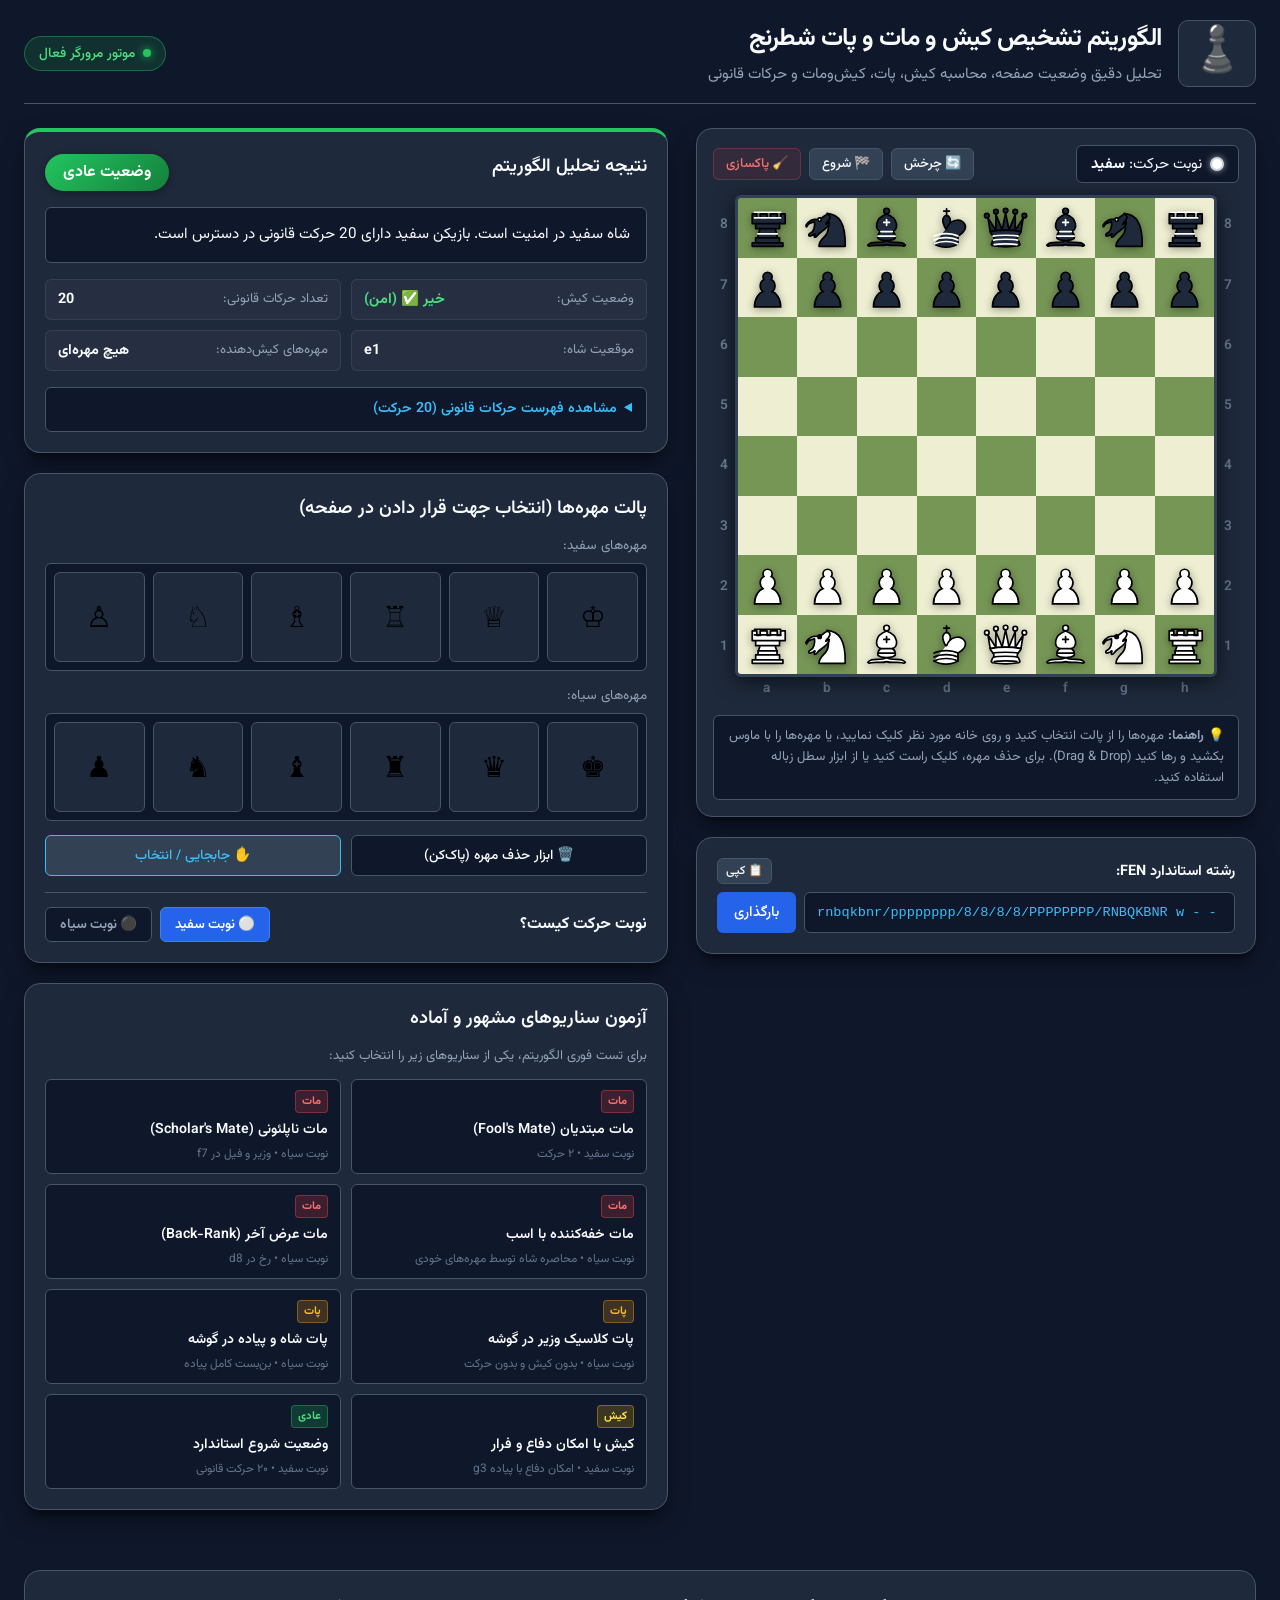
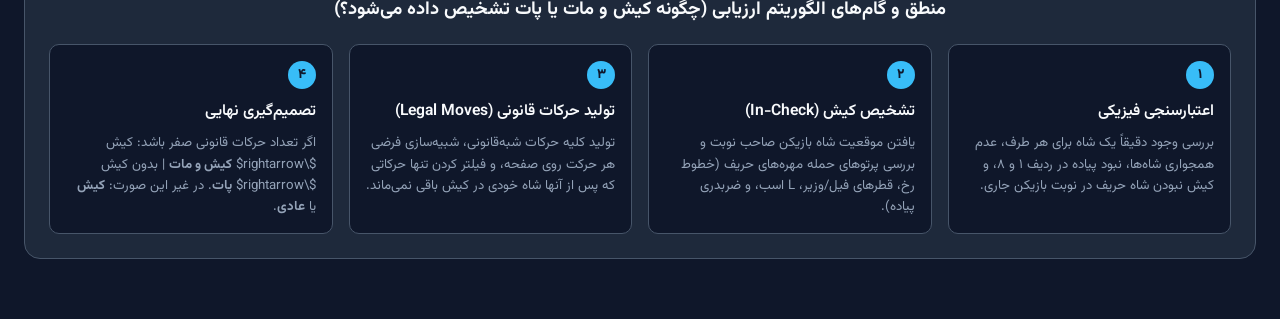
==== static/index.html @ ac1af767 "First MVP" ====
<!DOCTYPE html>
<html lang="fa" dir="rtl">
<head>
  <meta charset="UTF-8">
  <meta name="viewport" content="width=device-width, initial-scale=1.0">
  <title>تشخیص کیش و مات و پات شطرنج | CheckmateCheck</title>
  <link rel="stylesheet" href="style.css">
  <link rel="preconnect" href="https://fonts.googleapis.com">
  <link rel="preconnect" href="https://fonts.gstatic.com" crossorigin>
  <link href="https://fonts.googleapis.com/css2?family=Vazirmatn:wght@300;400;500;600;700;800&display=swap" rel="stylesheet">
</head>
<body>
  <div class="app-container">
    <!-- Header -->
    <header class="app-header">
      <div class="header-content">
        <div class="logo-area">
          <span class="logo-icon">♟️</span>
          <div>
            <h1>الگوریتم تشخیص کیش و مات و پات شطرنج</h1>
            <p class="subtitle">تحلیل دقیق وضعیت صفحه، محاسبه کیش، پات، کیش‌ومات و حرکات قانونی</p>
          </div>
        </div>
        <div class="engine-badge">
          <span class="badge-dot"></span>
          <span id="engineStatusText">موتور فعال</span>
        </div>
      </div>
    </header>

    <!-- Main Workspace -->
    <main class="main-content">
      
      <!-- Left Side: Chessboard & Direct Controls -->
      <section class="board-section">
        <div class="board-card">
          <div class="board-header">
            <div class="turn-indicator" id="turnIndicator">
              <span class="turn-dot white-turn"></span>
              <span class="turn-text">نوبت حرکت: <strong>سفید</strong></span>
            </div>
            <div class="quick-tools">
              <button class="btn btn-sm btn-outline" id="btnFlipBoard" title="چرخش صفحه">🔄 چرخش</button>
              <button class="btn btn-sm btn-outline" id="btnResetBoard" title="چینش اولیه">🏁 شروع</button>
              <button class="btn btn-sm btn-danger-outline" id="btnClearBoard" title="خالی کردن صفحه">🧹 پاکسازی</button>
            </div>
          </div>

          <!-- 8x8 Chessboard Container with Coordinates -->
          <div class="chessboard-wrapper">
            <div class="board-coordinates-ranks left-ranks" id="leftRanks"></div>
            <div class="chessboard" id="chessboard">
              <!-- 64 squares generated via JavaScript -->
            </div>
            <div class="board-coordinates-ranks right-ranks" id="rightRanks"></div>
          </div>
          <div class="board-coordinates-files" id="bottomFiles"></div>

          <!-- Board interaction hint -->
          <div class="board-hint">
            <span>💡 <strong>راهنما:</strong> مهره‌ها را از پالت انتخاب کنید و روی خانه مورد نظر کلیک نمایید، یا مهره‌ها را با ماوس بکشید و رها کنید (Drag & Drop). برای حذف مهره، کلیک راست کنید یا از ابزار سطل زباله استفاده کنید.</span>
          </div>
        </div>

        <!-- FEN Input/Output Card -->
        <div class="card fen-card">
          <div class="fen-header">
            <label for="fenInput"><strong>رشته استاندارد FEN:</strong></label>
            <button class="btn btn-xs btn-outline" id="btnCopyFen">📋 کپی</button>
          </div>
          <div class="fen-input-group">
            <input type="text" id="fenInput" class="fen-input" placeholder="مثال: rnbqkbnr/pppppppp/8/8/8/8/PPPPPPPP/RNBQKBNR w KQkq - 0 1" spellcheck="false" dir="ltr">
            <button class="btn btn-primary" id="btnLoadFen">بارگذاری</button>
          </div>
        </div>
      </section>

      <!-- Right Side: Palette, Evaluation & Presets -->
      <section class="sidebar-section">

        <!-- Result / Analysis Card (Most Important) -->
        <div class="card result-card" id="resultCard">
          <div class="result-header">
            <h3>نتیجه تحلیل الگوریتم</h3>
            <span class="status-badge" id="statusBadge">در حال بررسی...</span>
          </div>

          <div class="result-body">
            <div class="explanation-box" id="explanationFa">
              برای مشاهده تحلیل، مهره‌ها را روی صفحه بچینید.
            </div>

            <div class="stats-grid">
              <div class="stat-item">
                <span class="stat-label">وضعیت کیش:</span>
                <span class="stat-value" id="statInCheck">-</span>
              </div>
              <div class="stat-item">
                <span class="stat-label">تعداد حرکات قانونی:</span>
                <span class="stat-value" id="statLegalMoves">-</span>
              </div>
              <div class="stat-item">
                <span class="stat-label">موقعیت شاه:</span>
                <span class="stat-value" id="statKingSquare" dir="ltr">-</span>
              </div>
              <div class="stat-item">
                <span class="stat-label">مهره‌های کیش‌دهنده:</span>
                <span class="stat-value" id="statCheckingPieces" dir="ltr">-</span>
              </div>
            </div>

            <!-- Legal moves list collapsible -->
            <details class="legal-moves-details" id="legalMovesDetails">
              <summary>مشاهده فهرست حرکات قانونی (<span id="legalMovesCount">۰</span> حرکت)</summary>
              <div class="legal-moves-tags" id="legalMovesTags" dir="ltr">
                <!-- Move badges inserted by JS -->
              </div>
            </details>
          </div>
        </div>

        <!-- Piece Palette & Tools -->
        <div class="card palette-card">
          <h3>پالت مهره‌ها (انتخاب جهت قرار دادن در صفحه)</h3>
          
          <div class="palette-group">
            <span class="palette-label">مهره‌های سفید:</span>
            <div class="palette-pieces" id="whitePalette">
              <button class="palette-btn" data-piece="wK" title="شاه سفید (White King)">♔</button>
              <button class="palette-btn" data-piece="wQ" title="وزیر سفید (White Queen)">♕</button>
              <button class="palette-btn" data-piece="wR" title="رخ سفید (White Rook)">♖</button>
              <button class="palette-btn" data-piece="wB" title="فیل سفید (White Bishop)">♗</button>
              <button class="palette-btn" data-piece="wN" title="اسب سفید (White Knight)">♘</button>
              <button class="palette-btn" data-piece="wP" title="پیاده سفید (White Pawn)">♙</button>
            </div>
          </div>

          <div class="palette-group">
            <span class="palette-label">مهره‌های سیاه:</span>
            <div class="palette-pieces" id="blackPalette">
              <button class="palette-btn" data-piece="bK" title="شاه سیاه (Black King)">♚</button>
              <button class="palette-btn" data-piece="bQ" title="وزیر سیاه (Black Queen)">♛</button>
              <button class="palette-btn" data-piece="bR" title="رخ سیاه (Black Rook)">♜</button>
              <button class="palette-btn" data-piece="bB" title="فیل سیاه (Black Bishop)">♝</button>
              <button class="palette-btn" data-piece="bN" title="اسب سیاه (Black Knight)">♞</button>
              <button class="palette-btn" data-piece="bP" title="پیاده سیاه (Black Pawn)">♟</button>
            </div>
          </div>

          <div class="palette-group tools-row">
            <button class="tool-btn" id="toolErase" data-tool="erase" title="ابزار پاک‌کن / حذف مهره">
              🗑️ ابزار حذف مهره (پاک‌کن)
            </button>
            <button class="tool-btn active" id="toolPointer" data-tool="pointer" title="حالت جابجایی مهره">
              ✋ جابجایی / انتخاب
            </button>
          </div>

          <div class="turn-selection-box">
            <span><strong>نوبت حرکت کیست؟</strong></span>
            <div class="turn-btn-group">
              <button class="turn-btn active" id="btnTurnWhite" data-turn="w">⚪ نوبت سفید</button>
              <button class="turn-btn" id="btnTurnBlack" data-turn="b">⚫ نوبت سیاه</button>
            </div>
          </div>
        </div>

        <!-- Preset Scenarios (Ready-made positions) -->
        <div class="card presets-card">
          <h3>آزمون سناریوهای مشهور و آماده</h3>
          <p class="presets-desc">برای تست فوری الگوریتم، یکی از سناریوهای زیر را انتخاب کنید:</p>
          
          <div class="presets-grid">
            <button class="preset-btn" data-preset="foolsMate">
              <span class="preset-badge badge-mate">مات</span>
              <span class="preset-title">مات مبتدیان (Fool's Mate)</span>
              <span class="preset-sub">نوبت سفید • ۲ حرکت</span>
            </button>

            <button class="preset-btn" data-preset="scholarsMate">
              <span class="preset-badge badge-mate">مات</span>
              <span class="preset-title">مات ناپلئونی (Scholar's Mate)</span>
              <span class="preset-sub">نوبت سیاه • وزیر و فیل در f7</span>
            </button>

            <button class="preset-btn" data-preset="smotheredMate">
              <span class="preset-badge badge-mate">مات</span>
              <span class="preset-title">مات خفه‌کننده با اسب</span>
              <span class="preset-sub">نوبت سیاه • محاصره شاه توسط مهره‌های خودی</span>
            </button>

            <button class="preset-btn" data-preset="backRankMate">
              <span class="preset-badge badge-mate">مات</span>
              <span class="preset-title">مات عرض آخر (Back-Rank)</span>
              <span class="preset-sub">نوبت سیاه • رخ در d8</span>
            </button>

            <button class="preset-btn" data-preset="queenStalemate">
              <span class="preset-badge badge-stalemate">پات</span>
              <span class="preset-title">پات کلاسیک وزیر در گوشه</span>
              <span class="preset-sub">نوبت سیاه • بدون کیش و بدون حرکت</span>
            </button>

            <button class="preset-btn" data-preset="pawnLockStalemate">
              <span class="preset-badge badge-stalemate">پات</span>
              <span class="preset-title">پات شاه و پیاده در گوشه</span>
              <span class="preset-sub">نوبت سیاه • بن‌بست کامل پیاده</span>
            </button>

            <button class="preset-btn" data-preset="checkEscape">
              <span class="preset-badge badge-check">کیش</span>
              <span class="preset-title">کیش با امکان دفاع و فرار</span>
              <span class="preset-sub">نوبت سفید • امکان دفاع با پیاده g3</span>
            </button>

            <button class="preset-btn" data-preset="initial">
              <span class="preset-badge badge-normal">عادی</span>
              <span class="preset-title">وضعیت شروع استاندارد</span>
              <span class="preset-sub">نوبت سفید • ۲۰ حرکت قانونی</span>
            </button>
          </div>
        </div>

      </section>
    </main>

    <!-- Educational Footer: Explaining the Algorithm -->
    <footer class="app-footer">
      <div class="footer-box">
        <h3>منطق و گام‌های الگوریتم ارزیابی (چگونه کیش و مات یا پات تشخیص داده می‌شود؟)</h3>
        <div class="algorithm-steps">
          <div class="step-card">
            <span class="step-num">۱</span>
            <h4>اعتبارسنجی فیزیکی</h4>
            <p>بررسی وجود دقیقاً یک شاه برای هر طرف، عدم همجواری شاه‌ها، نبود پیاده در ردیف ۱ و ۸، و کیش نبودن شاه حریف در نوبت بازیکن جاری.</p>
          </div>
          <div class="step-card">
            <span class="step-num">۲</span>
            <h4>تشخیص کیش (In-Check)</h4>
            <p>یافتن موقعیت شاه بازیکن صاحب نوبت و بررسی پرتوهای حمله مهره‌های حریف (خطوط رخ، قطر‌های فیل/وزیر، L اسب، و ضربدری پیاده).</p>
          </div>
          <div class="step-card">
            <span class="step-num">۳</span>
            <h4>تولید حرکات قانونی (Legal Moves)</h4>
            <p>تولید کلیه حرکات شبه‌قانونی، شبیه‌سازی فرضی هر حرکت روی صفحه، و فیلتر کردن تنها حرکاتی که پس از آنها شاه خودی در کیش باقی نمی‌ماند.</p>
          </div>
          <div class="step-card">
            <span class="step-num">۴</span>
            <h4>تصمیم‌گیری نهایی</h4>
            <p>اگر تعداد حرکات قانونی صفر باشد: کیش $\rightarrow$ <strong>کیش و مات</strong> | بدون کیش $\rightarrow$ <strong>پات</strong>. در غیر این صورت: <strong>کیش</strong> یا <strong>عادی</strong>.</p>
          </div>
        </div>
      </div>
    </footer>
  </div>

  <script src="app.js"></script>
</body>
</html>
---- static/style.css ----
/* CheckmateCheck - Modern Chessboard & Evaluation Stylesheet */

:root {
  --bg-primary: #0f172a;
  --bg-secondary: #1e293b;
  --bg-tertiary: #334155;
  --border-color: #475569;
  
  --text-main: #f8fafc;
  --text-muted: #94a3b8;
  --text-dim: #64748b;

  --accent-blue: #38bdf8;
  --accent-green: #22c55e;
  --accent-red: #ef4444;
  --accent-yellow: #f59e0b;
  --accent-purple: #a855f7;

  --square-light: #eeeed2;
  --square-dark: #769656;
  --square-highlight: rgba(255, 255, 0, 0.4);
  --square-check: radial-gradient(circle, rgba(239, 68, 68, 0.85) 0%, rgba(220, 38, 38, 0.5) 60%, transparent 80%);
  --square-attacker: radial-gradient(circle, rgba(245, 158, 11, 0.85) 0%, rgba(217, 119, 6, 0.4) 60%, transparent 80%);

  --radius-sm: 6px;
  --radius-md: 10px;
  --radius-lg: 16px;
  --shadow-lg: 0 10px 25px -5px rgba(0, 0, 0, 0.5), 0 8px 10px -6px rgba(0, 0, 0, 0.5);
}

* {
  box-sizing: border-box;
  margin: 0;
  padding: 0;
}

body {
  font-family: 'Vazirmatn', -apple-system, BlinkMacSystemFont, 'Segoe UI', Roboto, sans-serif;
  background-color: var(--bg-primary);
  color: var(--text-main);
  line-height: 1.6;
  min-height: 100vh;
}

.app-container {
  max-width: 1400px;
  margin: 0 auto;
  padding: 20px 24px 60px;
}

/* Header */
.app-header {
  margin-bottom: 24px;
  padding-bottom: 16px;
  border-bottom: 1px solid var(--border-color);
}

.header-content {
  display: flex;
  justify-content: space-between;
  align-items: center;
  flex-wrap: wrap;
  gap: 16px;
}

.logo-area {
  display: flex;
  align-items: center;
  gap: 16px;
}

.logo-icon {
  font-size: 2.8rem;
  line-height: 1;
  background: var(--bg-secondary);
  padding: 10px;
  border-radius: var(--radius-md);
  border: 1px solid var(--border-color);
}

.logo-area h1 {
  font-size: 1.55rem;
  font-weight: 700;
  color: var(--text-main);
  letter-spacing: -0.02em;
}

.subtitle {
  color: var(--text-muted);
  font-size: 0.95rem;
  margin-top: 2px;
}

.engine-badge {
  display: inline-flex;
  align-items: center;
  gap: 8px;
  background: rgba(34, 197, 94, 0.15);
  border: 1px solid rgba(34, 197, 94, 0.4);
  color: #4ade80;
  padding: 6px 14px;
  border-radius: 9999px;
  font-size: 0.85rem;
  font-weight: 500;
}

.badge-dot {
  width: 8px;
  height: 8px;
  background-color: #22c55e;
  border-radius: 50%;
  box-shadow: 0 0 8px #22c55e;
  animation: pulse-dot 2s infinite;
}

@keyframes pulse-dot {
  0%, 100% { opacity: 1; transform: scale(1); }
  50% { opacity: 0.5; transform: scale(0.85); }
}

/* Main Content Layout */
.main-content {
  display: grid;
  grid-template-columns: minmax(440px, 560px) 1fr;
  gap: 28px;
}

@media (max-width: 1080px) {
  .main-content {
    grid-template-columns: 1fr;
  }
}

/* Card Common */
.card {
  background: var(--bg-secondary);
  border: 1px solid var(--border-color);
  border-radius: var(--radius-lg);
  padding: 20px;
  box-shadow: var(--shadow-lg);
  margin-bottom: 20px;
}

.card h3 {
  font-size: 1.15rem;
  font-weight: 600;
  margin-bottom: 12px;
  color: var(--text-main);
}

/* Board Section */
.board-card {
  background: var(--bg-secondary);
  border: 1px solid var(--border-color);
  border-radius: var(--radius-lg);
  padding: 16px;
  box-shadow: var(--shadow-lg);
}

.board-header {
  display: flex;
  justify-content: space-between;
  align-items: center;
  margin-bottom: 12px;
  flex-wrap: wrap;
  gap: 10px;
}

.turn-indicator {
  display: flex;
  align-items: center;
  gap: 8px;
  font-size: 0.95rem;
  background: var(--bg-primary);
  padding: 6px 14px;
  border-radius: var(--radius-sm);
  border: 1px solid var(--border-color);
}

.turn-dot {
  width: 14px;
  height: 14px;
  border-radius: 50%;
  border: 2px solid #64748b;
}

.turn-dot.white-turn {
  background-color: #ffffff;
  border-color: #cbd5e1;
  box-shadow: 0 0 6px rgba(255, 255, 255, 0.6);
}

.turn-dot.black-turn {
  background-color: #1e293b;
  border-color: #94a3b8;
  box-shadow: 0 0 6px rgba(0, 0, 0, 0.8);
}

.quick-tools {
  display: flex;
  gap: 8px;
}

/* Buttons */
.btn {
  font-family: inherit;
  font-size: 0.9rem;
  font-weight: 500;
  padding: 8px 16px;
  border-radius: var(--radius-sm);
  cursor: pointer;
  border: 1px solid transparent;
  transition: all 0.15s ease-in-out;
}

.btn-sm {
  padding: 5px 12px;
  font-size: 0.82rem;
}

.btn-xs {
  padding: 3px 8px;
  font-size: 0.75rem;
}

.btn-primary {
  background-color: #2563eb;
  color: white;
}

.btn-primary:hover {
  background-color: #1d4ed8;
}

.btn-outline {
  background: var(--bg-tertiary);
  color: var(--text-main);
  border-color: var(--border-color);
}

.btn-outline:hover {
  background: var(--border-color);
}

.btn-danger-outline {
  background: rgba(239, 68, 68, 0.1);
  color: #f87171;
  border-color: rgba(239, 68, 68, 0.3);
}

.btn-danger-outline:hover {
  background: rgba(239, 68, 68, 0.25);
  color: #fca5a5;
}

/* Chessboard Wrapper & Coordinates */
.chessboard-wrapper {
  display: flex;
  justify-content: center;
  align-items: stretch;
  position: relative;
  user-select: none;
}

.board-coordinates-ranks {
  display: flex;
  flex-direction: column;
  justify-content: space-around;
  width: 24px;
  font-size: 0.85rem;
  font-weight: 600;
  color: var(--text-dim);
  text-align: center;
}

.board-coordinates-files {
  display: flex;
  justify-content: space-around;
  margin-right: 24px;
  margin-left: 24px;
  height: 24px;
  align-items: center;
  font-size: 0.85rem;
  font-weight: 600;
  color: var(--text-dim);
  direction: ltr;
}

/* 8x8 Chessboard */
.chessboard {
  display: grid;
  grid-template-columns: repeat(8, 1fr);
  grid-template-rows: repeat(8, 1fr);
  width: 100%;
  max-width: 500px;
  aspect-ratio: 1 / 1;
  border: 3px solid #334155;
  border-radius: var(--radius-sm);
  overflow: hidden;
  box-shadow: 0 4px 20px rgba(0, 0, 0, 0.6);
  background-color: #334155;
}

.square {
  position: relative;
  display: flex;
  justify-content: center;
  align-items: center;
  cursor: pointer;
  transition: background-color 0.1s ease;
}

.square.light {
  background-color: var(--square-light);
}

.square.dark {
  background-color: var(--square-dark);
}

.square.selected {
  background-color: #f6e05e !important;
}

.square.in-check {
  background: var(--square-check) !important;
  animation: pulse-danger 1.5s infinite;
}

.square.attacker {
  background: var(--square-attacker) !important;
}

.square.legal-target::after {
  content: '';
  position: absolute;
  width: 26%;
  height: 26%;
  background-color: rgba(34, 197, 94, 0.7);
  border-radius: 50%;
  pointer-events: none;
}

.square.drag-over {
  outline: 3px dashed #38bdf8;
  outline-offset: -3px;
}

@keyframes pulse-danger {
  0%, 100% { box-shadow: inset 0 0 15px rgba(239, 68, 68, 0.9); }
  50% { box-shadow: inset 0 0 5px rgba(239, 68, 68, 0.4); }
}

/* Pieces inside squares */
.piece-svg {
  width: 86%;
  height: 86%;
  cursor: grab;
  filter: drop-shadow(0 2px 4px rgba(0, 0, 0, 0.35));
  transition: transform 0.1s ease;
  pointer-events: auto;
}

.piece-svg:hover {
  transform: scale(1.08);
}

.piece-svg.dragging {
  opacity: 0.4;
  cursor: grabbing;
}

.board-hint {
  margin-top: 14px;
  font-size: 0.82rem;
  color: var(--text-muted);
  background: var(--bg-primary);
  padding: 10px 14px;
  border-radius: var(--radius-sm);
  border: 1px solid var(--border-color);
}

/* FEN Card */
.fen-card {
  margin-top: 20px;
}

.fen-header {
  display: flex;
  justify-content: space-between;
  align-items: center;
  margin-bottom: 8px;
  font-size: 0.9rem;
}

.fen-input-group {
  display: flex;
  gap: 8px;
}

.fen-input {
  flex: 1;
  background: var(--bg-primary);
  border: 1px solid var(--border-color);
  color: var(--accent-blue);
  font-family: 'Consolas', 'Monaco', monospace;
  font-size: 0.85rem;
  padding: 8px 12px;
  border-radius: var(--radius-sm);
}

.fen-input:focus {
  outline: 2px solid var(--accent-blue);
  border-color: transparent;
}

/* Sidebar Section & Result Card */
.result-card {
  border-top: 4px solid var(--accent-blue);
  transition: border-color 0.3s ease;
}

.result-card.status-danger {
  border-top-color: var(--accent-red);
}

.result-card.status-warning {
  border-top-color: var(--accent-yellow);
}

.result-card.status-success {
  border-top-color: var(--accent-green);
}

.result-header {
  display: flex;
  justify-content: space-between;
  align-items: center;
  margin-bottom: 14px;
  flex-wrap: wrap;
  gap: 10px;
}

.status-badge {
  font-size: 1rem;
  font-weight: 700;
  padding: 6px 18px;
  border-radius: 9999px;
  background: var(--bg-tertiary);
  color: var(--text-main);
  box-shadow: 0 2px 8px rgba(0, 0, 0, 0.3);
  transition: all 0.25s ease;
}

.status-badge.badge-danger {
  background: linear-gradient(135deg, #ef4444, #b91c1c);
  color: white;
  animation: pulse-danger-badge 1.8s infinite;
}

.status-badge.badge-warning {
  background: linear-gradient(135deg, #f59e0b, #d97706);
  color: #1e1e1e;
}

.status-badge.badge-success {
  background: linear-gradient(135deg, #22c55e, #15803d);
  color: white;
}

@keyframes pulse-danger-badge {
  0%, 100% { transform: scale(1); box-shadow: 0 0 14px rgba(239, 68, 68, 0.6); }
  50% { transform: scale(1.03); box-shadow: 0 0 22px rgba(239, 68, 68, 0.9); }
}

.explanation-box {
  background: var(--bg-primary);
  border: 1px solid var(--border-color);
  border-radius: var(--radius-sm);
  padding: 14px 16px;
  font-size: 0.95rem;
  line-height: 1.7;
  color: var(--text-main);
  margin-bottom: 16px;
}

.stats-grid {
  display: grid;
  grid-template-columns: repeat(2, 1fr);
  gap: 10px;
  margin-bottom: 16px;
}

.stat-item {
  background: rgba(255, 255, 255, 0.03);
  border: 1px solid rgba(255, 255, 255, 0.08);
  border-radius: var(--radius-sm);
  padding: 8px 12px;
  display: flex;
  justify-content: space-between;
  align-items: center;
}

.stat-label {
  font-size: 0.82rem;
  color: var(--text-muted);
}

.stat-value {
  font-weight: 700;
  font-size: 0.9rem;
  color: var(--text-main);
}

.legal-moves-details {
  background: var(--bg-primary);
  border: 1px solid var(--border-color);
  border-radius: var(--radius-sm);
  padding: 10px 14px;
  font-size: 0.88rem;
  cursor: pointer;
}

.legal-moves-details summary {
  font-weight: 600;
  color: var(--accent-blue);
  outline: none;
}

.legal-moves-tags {
  display: flex;
  flex-wrap: wrap;
  gap: 6px;
  margin-top: 10px;
  max-height: 150px;
  overflow-y: auto;
  padding: 4px;
}

.move-tag {
  background: var(--bg-tertiary);
  border: 1px solid var(--border-color);
  padding: 3px 8px;
  border-radius: var(--radius-sm);
  font-family: 'Consolas', monospace;
  font-size: 0.82rem;
  color: var(--text-main);
}

/* Palette Card */
.palette-group {
  margin-bottom: 14px;
}

.palette-label {
  display: block;
  font-size: 0.84rem;
  color: var(--text-muted);
  margin-bottom: 6px;
}

.palette-pieces {
  display: flex;
  gap: 8px;
  background: var(--bg-primary);
  padding: 8px;
  border-radius: var(--radius-sm);
  border: 1px solid var(--border-color);
}

.palette-btn {
  flex: 1;
  aspect-ratio: 1 / 1;
  font-size: 1.8rem;
  display: flex;
  justify-content: center;
  align-items: center;
  background: var(--bg-secondary);
  border: 1px solid var(--border-color);
  border-radius: var(--radius-sm);
  cursor: pointer;
  transition: all 0.15s ease;
}

.palette-btn:hover {
  background: var(--bg-tertiary);
  transform: translateY(-2px);
  border-color: var(--accent-blue);
}

.palette-btn.active {
  background: #1e3a8a;
  border-color: var(--accent-blue);
  box-shadow: 0 0 10px rgba(56, 189, 248, 0.4);
}

.tools-row {
  display: flex;
  gap: 10px;
}

.tool-btn {
  flex: 1;
  font-family: inherit;
  font-size: 0.85rem;
  font-weight: 500;
  padding: 9px 12px;
  border-radius: var(--radius-sm);
  cursor: pointer;
  background: var(--bg-primary);
  color: var(--text-main);
  border: 1px solid var(--border-color);
  display: flex;
  align-items: center;
  justify-content: center;
  gap: 8px;
  transition: all 0.15s ease;
}

.tool-btn:hover {
  background: var(--bg-tertiary);
}

.tool-btn.active {
  background: var(--bg-tertiary);
  border-color: var(--accent-blue);
  color: var(--accent-blue);
}

#toolErase.active {
  background: rgba(239, 68, 68, 0.2);
  border-color: #ef4444;
  color: #fca5a5;
}

.turn-selection-box {
  margin-top: 16px;
  padding-top: 14px;
  border-top: 1px solid var(--border-color);
  display: flex;
  justify-content: space-between;
  align-items: center;
  flex-wrap: wrap;
  gap: 10px;
}

.turn-btn-group {
  display: flex;
  gap: 8px;
}

.turn-btn {
  font-family: inherit;
  font-size: 0.85rem;
  font-weight: 600;
  padding: 6px 14px;
  border-radius: var(--radius-sm);
  cursor: pointer;
  background: var(--bg-primary);
  border: 1px solid var(--border-color);
  color: var(--text-muted);
  transition: all 0.15s ease;
}

.turn-btn:hover {
  color: var(--text-main);
  background: var(--bg-tertiary);
}

.turn-btn.active {
  background: #2563eb;
  border-color: #3b82f6;
  color: white;
}

/* Presets Card */
.presets-desc {
  font-size: 0.82rem;
  color: var(--text-muted);
  margin-bottom: 12px;
}

.presets-grid {
  display: grid;
  grid-template-columns: repeat(2, 1fr);
  gap: 10px;
}

@media (max-width: 640px) {
  .presets-grid {
    grid-template-columns: 1fr;
  }
}

.preset-btn {
  font-family: inherit;
  text-align: right;
  background: var(--bg-primary);
  border: 1px solid var(--border-color);
  border-radius: var(--radius-sm);
  padding: 10px 12px;
  cursor: pointer;
  display: flex;
  flex-direction: column;
  gap: 4px;
  transition: all 0.15s ease;
}

.preset-btn:hover {
  background: var(--bg-tertiary);
  border-color: var(--accent-blue);
  transform: translateY(-2px);
}

.preset-badge {
  align-self: flex-start;
  font-size: 0.7rem;
  font-weight: 700;
  padding: 2px 6px;
  border-radius: 4px;
  margin-bottom: 2px;
}

.badge-mate {
  background: rgba(239, 68, 68, 0.2);
  color: #f87171;
  border: 1px solid rgba(239, 68, 68, 0.4);
}

.badge-stalemate {
  background: rgba(245, 158, 11, 0.2);
  color: #fbbf24;
  border: 1px solid rgba(245, 158, 11, 0.4);
}

.badge-check {
  background: rgba(234, 179, 8, 0.2);
  color: #fde047;
  border: 1px solid rgba(234, 179, 8, 0.4);
}

.badge-normal {
  background: rgba(34, 197, 94, 0.2);
  color: #4ade80;
  border: 1px solid rgba(34, 197, 94, 0.4);
}

.preset-title {
  font-weight: 600;
  font-size: 0.88rem;
  color: var(--text-main);
}

.preset-sub {
  font-size: 0.74rem;
  color: var(--text-dim);
}

/* Educational Footer */
.app-footer {
  margin-top: 40px;
}

.footer-box {
  background: var(--bg-secondary);
  border: 1px solid var(--border-color);
  border-radius: var(--radius-lg);
  padding: 24px;
}

.footer-box h3 {
  font-size: 1.15rem;
  font-weight: 700;
  margin-bottom: 20px;
  text-align: center;
  color: var(--text-main);
}

.algorithm-steps {
  display: grid;
  grid-template-columns: repeat(4, 1fr);
  gap: 16px;
}

@media (max-width: 900px) {
  .algorithm-steps {
    grid-template-columns: repeat(2, 1fr);
  }
}

@media (max-width: 520px) {
  .algorithm-steps {
    grid-template-columns: 1fr;
  }
}

.step-card {
  background: var(--bg-primary);
  border: 1px solid var(--border-color);
  border-radius: var(--radius-md);
  padding: 16px;
  position: relative;
}

.step-num {
  display: inline-flex;
  justify-content: center;
  align-items: center;
  width: 28px;
  height: 28px;
  background: var(--accent-blue);
  color: #0f172a;
  border-radius: 50%;
  font-weight: 800;
  font-size: 0.85rem;
  margin-bottom: 10px;
}

.step-card h4 {
  font-size: 0.98rem;
  font-weight: 600;
  margin-bottom: 8px;
  color: var(--text-main);
}

.step-card p {
  font-size: 0.83rem;
  color: var(--text-muted);
  line-height: 1.6;
}
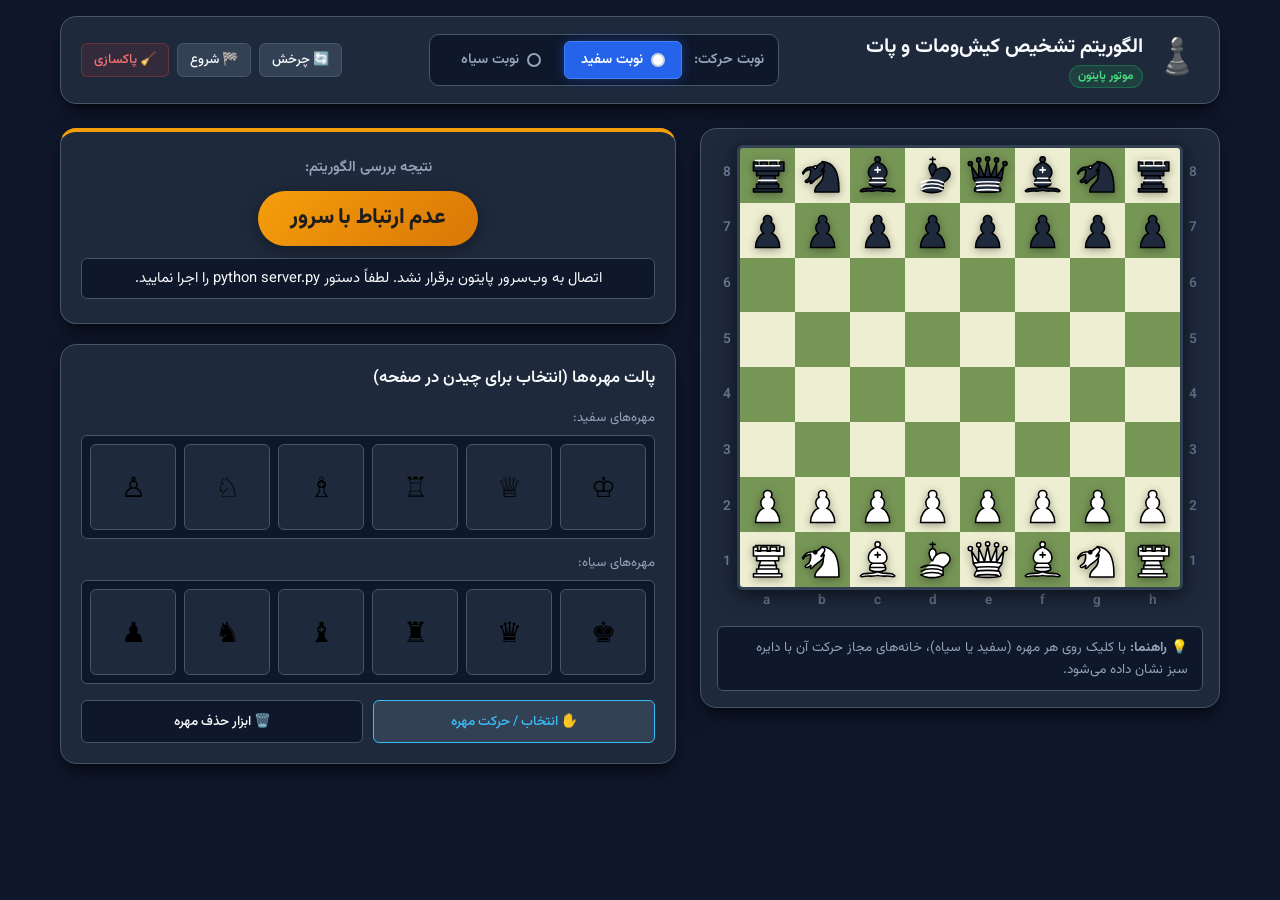
==== commit be2a097c: "Final Code" ====
--- a/static/index.html
+++ b/static/index.html
@@ -3,255 +3,125 @@
 <head>
   <meta charset="UTF-8">
   <meta name="viewport" content="width=device-width, initial-scale=1.0">
-  <title>تشخیص کیش و مات و پات شطرنج | CheckmateCheck</title>
+  <title>تشخیص کیش و مات و پات | CheckmateCheck</title>
   <link rel="stylesheet" href="style.css">
   <link rel="preconnect" href="https://fonts.googleapis.com">
   <link rel="preconnect" href="https://fonts.gstatic.com" crossorigin>
-  <link href="https://fonts.googleapis.com/css2?family=Vazirmatn:wght@300;400;500;600;700;800&display=swap" rel="stylesheet">
+  <link href="https://fonts.googleapis.com/css2?family=Vazirmatn:wght@400;500;600;700;800&display=swap" rel="stylesheet">
 </head>
 <body>
   <div class="app-container">
-    <!-- Header -->
+    
+    <!-- Top Navigation & Control Bar -->
     <header class="app-header">
-      <div class="header-content">
-        <div class="logo-area">
-          <span class="logo-icon">♟️</span>
-          <div>
-            <h1>الگوریتم تشخیص کیش و مات و پات شطرنج</h1>
-            <p class="subtitle">تحلیل دقیق وضعیت صفحه، محاسبه کیش، پات، کیش‌ومات و حرکات قانونی</p>
-          </div>
+      <div class="header-left">
+        <span class="logo-icon">♟️</span>
+        <div class="header-titles">
+          <h1>الگوریتم تشخیص کیش‌ومات و پات</h1>
+          <span class="engine-indicator">موتور پایتون</span>
         </div>
-        <div class="engine-badge">
-          <span class="badge-dot"></span>
-          <span id="engineStatusText">موتور فعال</span>
+      </div>
+
+      <!-- Turn Selector prominent at the top -->
+      <div class="top-turn-selector">
+        <span class="turn-label">نوبت حرکت:</span>
+        <div class="turn-toggle-group">
+          <button class="top-turn-btn active" id="btnTurnWhite" data-turn="w">
+            <span class="turn-circle white-circle"></span>
+            <span>نوبت سفید</span>
+          </button>
+          <button class="top-turn-btn" id="btnTurnBlack" data-turn="b">
+            <span class="turn-circle black-circle"></span>
+            <span>نوبت سیاه</span>
+          </button>
         </div>
+      </div>
+
+      <!-- Quick board actions -->
+      <div class="top-actions">
+        <button class="btn btn-sm btn-outline" id="btnFlipBoard" title="چرخش صفحه">🔄 چرخش</button>
+        <button class="btn btn-sm btn-outline" id="btnResetBoard" title="چینش اولیه">🏁 شروع</button>
+        <button class="btn btn-sm btn-danger-outline" id="btnClearBoard" title="خالی کردن صفحه">🧹 پاکسازی</button>
       </div>
     </header>
 
-    <!-- Main Workspace -->
+    <!-- Main Content: Chessboard & Controls -->
     <main class="main-content">
       
-      <!-- Left Side: Chessboard & Direct Controls -->
-      <section class="board-section">
+      <!-- Chessboard Column -->
+      <section class="board-column">
         <div class="board-card">
-          <div class="board-header">
-            <div class="turn-indicator" id="turnIndicator">
-              <span class="turn-dot white-turn"></span>
-              <span class="turn-text">نوبت حرکت: <strong>سفید</strong></span>
-            </div>
-            <div class="quick-tools">
-              <button class="btn btn-sm btn-outline" id="btnFlipBoard" title="چرخش صفحه">🔄 چرخش</button>
-              <button class="btn btn-sm btn-outline" id="btnResetBoard" title="چینش اولیه">🏁 شروع</button>
-              <button class="btn btn-sm btn-danger-outline" id="btnClearBoard" title="خالی کردن صفحه">🧹 پاکسازی</button>
-            </div>
-          </div>
-
-          <!-- 8x8 Chessboard Container with Coordinates -->
           <div class="chessboard-wrapper">
             <div class="board-coordinates-ranks left-ranks" id="leftRanks"></div>
             <div class="chessboard" id="chessboard">
-              <!-- 64 squares generated via JavaScript -->
+              <!-- 64 squares rendered by JavaScript -->
             </div>
             <div class="board-coordinates-ranks right-ranks" id="rightRanks"></div>
           </div>
           <div class="board-coordinates-files" id="bottomFiles"></div>
-
-          <!-- Board interaction hint -->
-          <div class="board-hint">
-            <span>💡 <strong>راهنما:</strong> مهره‌ها را از پالت انتخاب کنید و روی خانه مورد نظر کلیک نمایید، یا مهره‌ها را با ماوس بکشید و رها کنید (Drag & Drop). برای حذف مهره، کلیک راست کنید یا از ابزار سطل زباله استفاده کنید.</span>
-          </div>
-        </div>
-
-        <!-- FEN Input/Output Card -->
-        <div class="card fen-card">
-          <div class="fen-header">
-            <label for="fenInput"><strong>رشته استاندارد FEN:</strong></label>
-            <button class="btn btn-xs btn-outline" id="btnCopyFen">📋 کپی</button>
-          </div>
-          <div class="fen-input-group">
-            <input type="text" id="fenInput" class="fen-input" placeholder="مثال: rnbqkbnr/pppppppp/8/8/8/8/PPPPPPPP/RNBQKBNR w KQkq - 0 1" spellcheck="false" dir="ltr">
-            <button class="btn btn-primary" id="btnLoadFen">بارگذاری</button>
+          
+          <div class="board-tip">
+            💡 <strong>راهنما:</strong> با کلیک روی هر مهره (سفید یا سیاه)، خانه‌های مجاز حرکت آن با دایره سبز نشان داده می‌شود.
           </div>
         </div>
       </section>
 
-      <!-- Right Side: Palette, Evaluation & Presets -->
-      <section class="sidebar-section">
+      <!-- Sidebar: Results & Piece Palette -->
+      <section class="sidebar-column">
 
-        <!-- Result / Analysis Card (Most Important) -->
+        <!-- Result Status Card -->
         <div class="card result-card" id="resultCard">
-          <div class="result-header">
-            <h3>نتیجه تحلیل الگوریتم</h3>
-            <span class="status-badge" id="statusBadge">در حال بررسی...</span>
+          <div class="result-title">نتیجه بررسی الگوریتم:</div>
+          <div class="status-badge-container">
+            <span class="status-badge" id="statusBadge">در حال محاسبه...</span>
           </div>
-
-          <div class="result-body">
-            <div class="explanation-box" id="explanationFa">
-              برای مشاهده تحلیل، مهره‌ها را روی صفحه بچینید.
-            </div>
-
-            <div class="stats-grid">
-              <div class="stat-item">
-                <span class="stat-label">وضعیت کیش:</span>
-                <span class="stat-value" id="statInCheck">-</span>
-              </div>
-              <div class="stat-item">
-                <span class="stat-label">تعداد حرکات قانونی:</span>
-                <span class="stat-value" id="statLegalMoves">-</span>
-              </div>
-              <div class="stat-item">
-                <span class="stat-label">موقعیت شاه:</span>
-                <span class="stat-value" id="statKingSquare" dir="ltr">-</span>
-              </div>
-              <div class="stat-item">
-                <span class="stat-label">مهره‌های کیش‌دهنده:</span>
-                <span class="stat-value" id="statCheckingPieces" dir="ltr">-</span>
-              </div>
-            </div>
-
-            <!-- Legal moves list collapsible -->
-            <details class="legal-moves-details" id="legalMovesDetails">
-              <summary>مشاهده فهرست حرکات قانونی (<span id="legalMovesCount">۰</span> حرکت)</summary>
-              <div class="legal-moves-tags" id="legalMovesTags" dir="ltr">
-                <!-- Move badges inserted by JS -->
-              </div>
-            </details>
+          <div class="status-submessage" id="statusMessage">
+            وضعیت در حال ارزیابی با موتور پایتون...
           </div>
         </div>
 
-        <!-- Piece Palette & Tools -->
+        <!-- Piece Palette -->
         <div class="card palette-card">
-          <h3>پالت مهره‌ها (انتخاب جهت قرار دادن در صفحه)</h3>
+          <h3>پالت مهره‌ها (انتخاب برای چیدن در صفحه)</h3>
           
-          <div class="palette-group">
-            <span class="palette-label">مهره‌های سفید:</span>
+          <div class="palette-row">
+            <span class="palette-row-title">مهره‌های سفید:</span>
             <div class="palette-pieces" id="whitePalette">
-              <button class="palette-btn" data-piece="wK" title="شاه سفید (White King)">♔</button>
-              <button class="palette-btn" data-piece="wQ" title="وزیر سفید (White Queen)">♕</button>
-              <button class="palette-btn" data-piece="wR" title="رخ سفید (White Rook)">♖</button>
-              <button class="palette-btn" data-piece="wB" title="فیل سفید (White Bishop)">♗</button>
-              <button class="palette-btn" data-piece="wN" title="اسب سفید (White Knight)">♘</button>
-              <button class="palette-btn" data-piece="wP" title="پیاده سفید (White Pawn)">♙</button>
+              <button class="palette-btn" data-piece="wK" title="شاه سفید">♔</button>
+              <button class="palette-btn" data-piece="wQ" title="وزیر سفید">♕</button>
+              <button class="palette-btn" data-piece="wR" title="رخ سفید">♖</button>
+              <button class="palette-btn" data-piece="wB" title="فیل سفید">♗</button>
+              <button class="palette-btn" data-piece="wN" title="اسب سفید">♘</button>
+              <button class="palette-btn" data-piece="wP" title="پیاده سفید">♙</button>
             </div>
           </div>
 
-          <div class="palette-group">
-            <span class="palette-label">مهره‌های سیاه:</span>
+          <div class="palette-row">
+            <span class="palette-row-title">مهره‌های سیاه:</span>
             <div class="palette-pieces" id="blackPalette">
-              <button class="palette-btn" data-piece="bK" title="شاه سیاه (Black King)">♚</button>
-              <button class="palette-btn" data-piece="bQ" title="وزیر سیاه (Black Queen)">♛</button>
-              <button class="palette-btn" data-piece="bR" title="رخ سیاه (Black Rook)">♜</button>
-              <button class="palette-btn" data-piece="bB" title="فیل سیاه (Black Bishop)">♝</button>
-              <button class="palette-btn" data-piece="bN" title="اسب سیاه (Black Knight)">♞</button>
-              <button class="palette-btn" data-piece="bP" title="پیاده سیاه (Black Pawn)">♟</button>
+              <button class="palette-btn" data-piece="bK" title="شاه سیاه">♚</button>
+              <button class="palette-btn" data-piece="bQ" title="وزیر سیاه">♛</button>
+              <button class="palette-btn" data-piece="bR" title="رخ سیاه">♜</button>
+              <button class="palette-btn" data-piece="bB" title="فیل سیاه">♝</button>
+              <button class="palette-btn" data-piece="bN" title="اسب سیاه">♞</button>
+              <button class="palette-btn" data-piece="bP" title="پیاده سیاه">♟</button>
             </div>
           </div>
 
-          <div class="palette-group tools-row">
-            <button class="tool-btn" id="toolErase" data-tool="erase" title="ابزار پاک‌کن / حذف مهره">
-              🗑️ ابزار حذف مهره (پاک‌کن)
+          <div class="palette-tools">
+            <button class="tool-btn active" id="toolPointer" data-tool="pointer">
+              ✋ انتخاب / حرکت مهره
             </button>
-            <button class="tool-btn active" id="toolPointer" data-tool="pointer" title="حالت جابجایی مهره">
-              ✋ جابجایی / انتخاب
-            </button>
-          </div>
-
-          <div class="turn-selection-box">
-            <span><strong>نوبت حرکت کیست؟</strong></span>
-            <div class="turn-btn-group">
-              <button class="turn-btn active" id="btnTurnWhite" data-turn="w">⚪ نوبت سفید</button>
-              <button class="turn-btn" id="btnTurnBlack" data-turn="b">⚫ نوبت سیاه</button>
-            </div>
-          </div>
-        </div>
-
-        <!-- Preset Scenarios (Ready-made positions) -->
-        <div class="card presets-card">
-          <h3>آزمون سناریوهای مشهور و آماده</h3>
-          <p class="presets-desc">برای تست فوری الگوریتم، یکی از سناریوهای زیر را انتخاب کنید:</p>
-          
-          <div class="presets-grid">
-            <button class="preset-btn" data-preset="foolsMate">
-              <span class="preset-badge badge-mate">مات</span>
-              <span class="preset-title">مات مبتدیان (Fool's Mate)</span>
-              <span class="preset-sub">نوبت سفید • ۲ حرکت</span>
-            </button>
-
-            <button class="preset-btn" data-preset="scholarsMate">
-              <span class="preset-badge badge-mate">مات</span>
-              <span class="preset-title">مات ناپلئونی (Scholar's Mate)</span>
-              <span class="preset-sub">نوبت سیاه • وزیر و فیل در f7</span>
-            </button>
-
-            <button class="preset-btn" data-preset="smotheredMate">
-              <span class="preset-badge badge-mate">مات</span>
-              <span class="preset-title">مات خفه‌کننده با اسب</span>
-              <span class="preset-sub">نوبت سیاه • محاصره شاه توسط مهره‌های خودی</span>
-            </button>
-
-            <button class="preset-btn" data-preset="backRankMate">
-              <span class="preset-badge badge-mate">مات</span>
-              <span class="preset-title">مات عرض آخر (Back-Rank)</span>
-              <span class="preset-sub">نوبت سیاه • رخ در d8</span>
-            </button>
-
-            <button class="preset-btn" data-preset="queenStalemate">
-              <span class="preset-badge badge-stalemate">پات</span>
-              <span class="preset-title">پات کلاسیک وزیر در گوشه</span>
-              <span class="preset-sub">نوبت سیاه • بدون کیش و بدون حرکت</span>
-            </button>
-
-            <button class="preset-btn" data-preset="pawnLockStalemate">
-              <span class="preset-badge badge-stalemate">پات</span>
-              <span class="preset-title">پات شاه و پیاده در گوشه</span>
-              <span class="preset-sub">نوبت سیاه • بن‌بست کامل پیاده</span>
-            </button>
-
-            <button class="preset-btn" data-preset="checkEscape">
-              <span class="preset-badge badge-check">کیش</span>
-              <span class="preset-title">کیش با امکان دفاع و فرار</span>
-              <span class="preset-sub">نوبت سفید • امکان دفاع با پیاده g3</span>
-            </button>
-
-            <button class="preset-btn" data-preset="initial">
-              <span class="preset-badge badge-normal">عادی</span>
-              <span class="preset-title">وضعیت شروع استاندارد</span>
-              <span class="preset-sub">نوبت سفید • ۲۰ حرکت قانونی</span>
+            <button class="tool-btn" id="toolErase" data-tool="erase">
+              🗑️ ابزار حذف مهره
             </button>
           </div>
         </div>
 
       </section>
+
     </main>
 
-    <!-- Educational Footer: Explaining the Algorithm -->
-    <footer class="app-footer">
-      <div class="footer-box">
-        <h3>منطق و گام‌های الگوریتم ارزیابی (چگونه کیش و مات یا پات تشخیص داده می‌شود؟)</h3>
-        <div class="algorithm-steps">
-          <div class="step-card">
-            <span class="step-num">۱</span>
-            <h4>اعتبارسنجی فیزیکی</h4>
-            <p>بررسی وجود دقیقاً یک شاه برای هر طرف، عدم همجواری شاه‌ها، نبود پیاده در ردیف ۱ و ۸، و کیش نبودن شاه حریف در نوبت بازیکن جاری.</p>
-          </div>
-          <div class="step-card">
-            <span class="step-num">۲</span>
-            <h4>تشخیص کیش (In-Check)</h4>
-            <p>یافتن موقعیت شاه بازیکن صاحب نوبت و بررسی پرتوهای حمله مهره‌های حریف (خطوط رخ، قطر‌های فیل/وزیر، L اسب، و ضربدری پیاده).</p>
-          </div>
-          <div class="step-card">
-            <span class="step-num">۳</span>
-            <h4>تولید حرکات قانونی (Legal Moves)</h4>
-            <p>تولید کلیه حرکات شبه‌قانونی، شبیه‌سازی فرضی هر حرکت روی صفحه، و فیلتر کردن تنها حرکاتی که پس از آنها شاه خودی در کیش باقی نمی‌ماند.</p>
-          </div>
-          <div class="step-card">
-            <span class="step-num">۴</span>
-            <h4>تصمیم‌گیری نهایی</h4>
-            <p>اگر تعداد حرکات قانونی صفر باشد: کیش $\rightarrow$ <strong>کیش و مات</strong> | بدون کیش $\rightarrow$ <strong>پات</strong>. در غیر این صورت: <strong>کیش</strong> یا <strong>عادی</strong>.</p>
-          </div>
-        </div>
-      </div>
-    </footer>
   </div>
 
   <script src="app.js"></script>
--- a/static/style.css
+++ b/static/style.css
@@ -1,11 +1,11 @@
-/* CheckmateCheck - Modern Chessboard & Evaluation Stylesheet */
+/* CheckmateCheck - Streamlined Modern Stylesheet */
 
 :root {
   --bg-primary: #0f172a;
   --bg-secondary: #1e293b;
   --bg-tertiary: #334155;
   --border-color: #475569;
-  
+
   --text-main: #f8fafc;
   --text-muted: #94a3b8;
   --text-dim: #64748b;
@@ -13,14 +13,11 @@
   --accent-blue: #38bdf8;
   --accent-green: #22c55e;
   --accent-red: #ef4444;
-  --accent-yellow: #f59e0b;
-  --accent-purple: #a855f7;
+  --accent-amber: #f59e0b;
 
   --square-light: #eeeed2;
   --square-dark: #769656;
-  --square-highlight: rgba(255, 255, 0, 0.4);
   --square-check: radial-gradient(circle, rgba(239, 68, 68, 0.85) 0%, rgba(220, 38, 38, 0.5) 60%, transparent 80%);
-  --square-attacker: radial-gradient(circle, rgba(245, 158, 11, 0.85) 0%, rgba(217, 119, 6, 0.4) 60%, transparent 80%);
 
   --radius-sm: 6px;
   --radius-md: 10px;
@@ -43,95 +40,179 @@
 }
 
 .app-container {
-  max-width: 1400px;
+  max-width: 1200px;
   margin: 0 auto;
-  padding: 20px 24px 60px;
-}
-
-/* Header */
+  padding: 16px 20px 40px;
+}
+
+/* Header & Top Bar */
 .app-header {
-  margin-bottom: 24px;
-  padding-bottom: 16px;
-  border-bottom: 1px solid var(--border-color);
-}
-
-.header-content {
   display: flex;
   justify-content: space-between;
   align-items: center;
   flex-wrap: wrap;
   gap: 16px;
-}
-
-.logo-area {
-  display: flex;
-  align-items: center;
-  gap: 16px;
+  background: var(--bg-secondary);
+  border: 1px solid var(--border-color);
+  border-radius: var(--radius-lg);
+  padding: 14px 20px;
+  margin-bottom: 24px;
+  box-shadow: var(--shadow-lg);
+}
+
+.header-left {
+  display: flex;
+  align-items: center;
+  gap: 12px;
 }
 
 .logo-icon {
-  font-size: 2.8rem;
+  font-size: 2.2rem;
   line-height: 1;
+}
+
+.header-titles h1 {
+  font-size: 1.25rem;
+  font-weight: 700;
+  color: var(--text-main);
+}
+
+.engine-indicator {
+  display: inline-block;
+  font-size: 0.75rem;
+  color: #4ade80;
+  background: rgba(34, 197, 94, 0.15);
+  border: 1px solid rgba(34, 197, 94, 0.3);
+  padding: 1px 8px;
+  border-radius: 999px;
+  font-weight: 600;
+}
+
+/* Top Turn Selector */
+.top-turn-selector {
+  display: flex;
+  align-items: center;
+  gap: 12px;
+  background: var(--bg-primary);
+  padding: 6px 14px;
+  border-radius: var(--radius-md);
+  border: 1px solid var(--border-color);
+}
+
+.turn-label {
+  font-size: 0.9rem;
+  font-weight: 600;
+  color: var(--text-muted);
+}
+
+.turn-toggle-group {
+  display: flex;
+  gap: 6px;
+}
+
+.top-turn-btn {
+  display: flex;
+  align-items: center;
+  gap: 8px;
+  font-family: inherit;
+  font-size: 0.88rem;
+  font-weight: 600;
+  padding: 7px 16px;
+  border-radius: var(--radius-sm);
+  cursor: pointer;
+  background: transparent;
+  border: 1px solid transparent;
+  color: var(--text-muted);
+  transition: all 0.15s ease;
+}
+
+.top-turn-btn:hover {
   background: var(--bg-secondary);
-  padding: 10px;
-  border-radius: var(--radius-md);
-  border: 1px solid var(--border-color);
-}
-
-.logo-area h1 {
-  font-size: 1.55rem;
-  font-weight: 700;
-  color: var(--text-main);
-  letter-spacing: -0.02em;
-}
-
-.subtitle {
-  color: var(--text-muted);
-  font-size: 0.95rem;
-  margin-top: 2px;
-}
-
-.engine-badge {
-  display: inline-flex;
-  align-items: center;
+  color: var(--text-main);
+}
+
+.top-turn-btn.active {
+  background: #2563eb;
+  color: #ffffff;
+  border-color: #3b82f6;
+  box-shadow: 0 0 12px rgba(37, 99, 235, 0.4);
+}
+
+.turn-circle {
+  width: 14px;
+  height: 14px;
+  border-radius: 50%;
+  display: inline-block;
+}
+
+.white-circle {
+  background: #ffffff;
+  border: 2px solid #cbd5e1;
+}
+
+.black-circle {
+  background: #0f172a;
+  border: 2px solid #94a3b8;
+}
+
+.top-actions {
+  display: flex;
   gap: 8px;
-  background: rgba(34, 197, 94, 0.15);
-  border: 1px solid rgba(34, 197, 94, 0.4);
-  color: #4ade80;
+}
+
+/* Buttons */
+.btn {
+  font-family: inherit;
+  font-size: 0.88rem;
+  font-weight: 500;
   padding: 6px 14px;
-  border-radius: 9999px;
-  font-size: 0.85rem;
-  font-weight: 500;
-}
-
-.badge-dot {
-  width: 8px;
-  height: 8px;
-  background-color: #22c55e;
-  border-radius: 50%;
-  box-shadow: 0 0 8px #22c55e;
-  animation: pulse-dot 2s infinite;
-}
-
-@keyframes pulse-dot {
-  0%, 100% { opacity: 1; transform: scale(1); }
-  50% { opacity: 0.5; transform: scale(0.85); }
-}
-
-/* Main Content Layout */
+  border-radius: var(--radius-sm);
+  cursor: pointer;
+  border: 1px solid transparent;
+  transition: all 0.15s ease;
+}
+
+.btn-sm {
+  font-size: 0.82rem;
+  padding: 6px 12px;
+}
+
+.btn-outline {
+  background: var(--bg-tertiary);
+  color: var(--text-main);
+  border-color: var(--border-color);
+}
+
+.btn-outline:hover {
+  background: var(--border-color);
+}
+
+.btn-danger-outline {
+  background: rgba(239, 68, 68, 0.1);
+  color: #f87171;
+  border-color: rgba(239, 68, 68, 0.3);
+}
+
+.btn-danger-outline:hover {
+  background: rgba(239, 68, 68, 0.25);
+  color: #fca5a5;
+}
+
+/* Main Grid Layout */
 .main-content {
   display: grid;
-  grid-template-columns: minmax(440px, 560px) 1fr;
-  gap: 28px;
-}
-
-@media (max-width: 1080px) {
+  grid-template-columns: minmax(420px, 520px) 1fr;
+  gap: 24px;
+  align-items: start;
+}
+
+@media (max-width: 960px) {
   .main-content {
     grid-template-columns: 1fr;
   }
 }
 
-/* Card Common */
+/* Cards */
 .card {
   background: var(--bg-secondary);
   border: 1px solid var(--border-color);
@@ -141,14 +222,6 @@
   margin-bottom: 20px;
 }
 
-.card h3 {
-  font-size: 1.15rem;
-  font-weight: 600;
-  margin-bottom: 12px;
-  color: var(--text-main);
-}
-
-/* Board Section */
 .board-card {
   background: var(--bg-secondary);
   border: 1px solid var(--border-color);
@@ -157,103 +230,7 @@
   box-shadow: var(--shadow-lg);
 }
 
-.board-header {
-  display: flex;
-  justify-content: space-between;
-  align-items: center;
-  margin-bottom: 12px;
-  flex-wrap: wrap;
-  gap: 10px;
-}
-
-.turn-indicator {
-  display: flex;
-  align-items: center;
-  gap: 8px;
-  font-size: 0.95rem;
-  background: var(--bg-primary);
-  padding: 6px 14px;
-  border-radius: var(--radius-sm);
-  border: 1px solid var(--border-color);
-}
-
-.turn-dot {
-  width: 14px;
-  height: 14px;
-  border-radius: 50%;
-  border: 2px solid #64748b;
-}
-
-.turn-dot.white-turn {
-  background-color: #ffffff;
-  border-color: #cbd5e1;
-  box-shadow: 0 0 6px rgba(255, 255, 255, 0.6);
-}
-
-.turn-dot.black-turn {
-  background-color: #1e293b;
-  border-color: #94a3b8;
-  box-shadow: 0 0 6px rgba(0, 0, 0, 0.8);
-}
-
-.quick-tools {
-  display: flex;
-  gap: 8px;
-}
-
-/* Buttons */
-.btn {
-  font-family: inherit;
-  font-size: 0.9rem;
-  font-weight: 500;
-  padding: 8px 16px;
-  border-radius: var(--radius-sm);
-  cursor: pointer;
-  border: 1px solid transparent;
-  transition: all 0.15s ease-in-out;
-}
-
-.btn-sm {
-  padding: 5px 12px;
-  font-size: 0.82rem;
-}
-
-.btn-xs {
-  padding: 3px 8px;
-  font-size: 0.75rem;
-}
-
-.btn-primary {
-  background-color: #2563eb;
-  color: white;
-}
-
-.btn-primary:hover {
-  background-color: #1d4ed8;
-}
-
-.btn-outline {
-  background: var(--bg-tertiary);
-  color: var(--text-main);
-  border-color: var(--border-color);
-}
-
-.btn-outline:hover {
-  background: var(--border-color);
-}
-
-.btn-danger-outline {
-  background: rgba(239, 68, 68, 0.1);
-  color: #f87171;
-  border-color: rgba(239, 68, 68, 0.3);
-}
-
-.btn-danger-outline:hover {
-  background: rgba(239, 68, 68, 0.25);
-  color: #fca5a5;
-}
-
-/* Chessboard Wrapper & Coordinates */
+/* Chessboard Wrapper */
 .chessboard-wrapper {
   display: flex;
   justify-content: center;
@@ -266,7 +243,7 @@
   display: flex;
   flex-direction: column;
   justify-content: space-around;
-  width: 24px;
+  width: 22px;
   font-size: 0.85rem;
   font-weight: 600;
   color: var(--text-dim);
@@ -276,9 +253,9 @@
 .board-coordinates-files {
   display: flex;
   justify-content: space-around;
-  margin-right: 24px;
-  margin-left: 24px;
-  height: 24px;
+  margin-right: 22px;
+  margin-left: 22px;
+  height: 22px;
   align-items: center;
   font-size: 0.85rem;
   font-weight: 600;
@@ -292,7 +269,7 @@
   grid-template-columns: repeat(8, 1fr);
   grid-template-rows: repeat(8, 1fr);
   width: 100%;
-  max-width: 500px;
+  max-width: 480px;
   aspect-ratio: 1 / 1;
   border: 3px solid #334155;
   border-radius: var(--radius-sm);
@@ -327,31 +304,29 @@
   animation: pulse-danger 1.5s infinite;
 }
 
-.square.attacker {
-  background: var(--square-attacker) !important;
-}
-
+/* Legal Move Target Indicator (Clear green dots) */
 .square.legal-target::after {
   content: '';
   position: absolute;
-  width: 26%;
-  height: 26%;
-  background-color: rgba(34, 197, 94, 0.7);
+  width: 30%;
+  height: 30%;
+  background-color: rgba(34, 197, 94, 0.8);
+  box-shadow: 0 0 6px rgba(34, 197, 94, 0.9);
   border-radius: 50%;
   pointer-events: none;
+  z-index: 5;
 }
 
 .square.drag-over {
-  outline: 3px dashed #38bdf8;
+  outline: 3px dashed var(--accent-blue);
   outline-offset: -3px;
 }
 
 @keyframes pulse-danger {
-  0%, 100% { box-shadow: inset 0 0 15px rgba(239, 68, 68, 0.9); }
+  0%, 100% { box-shadow: inset 0 0 16px rgba(239, 68, 68, 0.9); }
   50% { box-shadow: inset 0 0 5px rgba(239, 68, 68, 0.4); }
 }
 
-/* Pieces inside squares */
 .piece-svg {
   width: 86%;
   height: 86%;
@@ -359,6 +334,7 @@
   filter: drop-shadow(0 2px 4px rgba(0, 0, 0, 0.35));
   transition: transform 0.1s ease;
   pointer-events: auto;
+  z-index: 2;
 }
 
 .piece-svg:hover {
@@ -366,13 +342,13 @@
 }
 
 .piece-svg.dragging {
-  opacity: 0.4;
+  opacity: 0.35;
   cursor: grabbing;
 }
 
-.board-hint {
+.board-tip {
   margin-top: 14px;
-  font-size: 0.82rem;
+  font-size: 0.84rem;
   color: var(--text-muted);
   background: var(--bg-primary);
   padding: 10px 14px;
@@ -380,42 +356,10 @@
   border: 1px solid var(--border-color);
 }
 
-/* FEN Card */
-.fen-card {
-  margin-top: 20px;
-}
-
-.fen-header {
-  display: flex;
-  justify-content: space-between;
-  align-items: center;
-  margin-bottom: 8px;
-  font-size: 0.9rem;
-}
-
-.fen-input-group {
-  display: flex;
-  gap: 8px;
-}
-
-.fen-input {
-  flex: 1;
-  background: var(--bg-primary);
-  border: 1px solid var(--border-color);
-  color: var(--accent-blue);
-  font-family: 'Consolas', 'Monaco', monospace;
-  font-size: 0.85rem;
-  padding: 8px 12px;
-  border-radius: var(--radius-sm);
-}
-
-.fen-input:focus {
-  outline: 2px solid var(--accent-blue);
-  border-color: transparent;
-}
-
-/* Sidebar Section & Result Card */
+/* Simplified Result Card */
 .result-card {
+  text-align: center;
+  padding: 24px 20px;
   border-top: 4px solid var(--accent-blue);
   transition: border-color 0.3s ease;
 }
@@ -425,36 +369,40 @@
 }
 
 .result-card.status-warning {
-  border-top-color: var(--accent-yellow);
+  border-top-color: var(--accent-amber);
 }
 
 .result-card.status-success {
   border-top-color: var(--accent-green);
 }
 
-.result-header {
-  display: flex;
-  justify-content: space-between;
-  align-items: center;
-  margin-bottom: 14px;
-  flex-wrap: wrap;
-  gap: 10px;
+.result-title {
+  font-size: 0.92rem;
+  font-weight: 600;
+  color: var(--text-muted);
+  margin-bottom: 12px;
+}
+
+.status-badge-container {
+  margin: 6px 0 12px;
 }
 
 .status-badge {
-  font-size: 1rem;
-  font-weight: 700;
-  padding: 6px 18px;
+  display: inline-block;
+  font-size: 1.35rem;
+  font-weight: 800;
+  padding: 10px 32px;
   border-radius: 9999px;
   background: var(--bg-tertiary);
   color: var(--text-main);
-  box-shadow: 0 2px 8px rgba(0, 0, 0, 0.3);
+  box-shadow: 0 4px 15px rgba(0, 0, 0, 0.35);
+  letter-spacing: -0.01em;
   transition: all 0.25s ease;
 }
 
 .status-badge.badge-danger {
   background: linear-gradient(135deg, #ef4444, #b91c1c);
-  color: white;
+  color: #ffffff;
   animation: pulse-danger-badge 1.8s infinite;
 }
 
@@ -465,96 +413,39 @@
 
 .status-badge.badge-success {
   background: linear-gradient(135deg, #22c55e, #15803d);
-  color: white;
+  color: #ffffff;
 }
 
 @keyframes pulse-danger-badge {
-  0%, 100% { transform: scale(1); box-shadow: 0 0 14px rgba(239, 68, 68, 0.6); }
-  50% { transform: scale(1.03); box-shadow: 0 0 22px rgba(239, 68, 68, 0.9); }
-}
-
-.explanation-box {
+  0%, 100% { transform: scale(1); box-shadow: 0 0 16px rgba(239, 68, 68, 0.6); }
+  50% { transform: scale(1.03); box-shadow: 0 0 24px rgba(239, 68, 68, 0.9); }
+}
+
+.status-submessage {
+  font-size: 0.92rem;
+  color: var(--text-main);
   background: var(--bg-primary);
-  border: 1px solid var(--border-color);
-  border-radius: var(--radius-sm);
-  padding: 14px 16px;
-  font-size: 0.95rem;
-  line-height: 1.7;
-  color: var(--text-main);
+  padding: 8px 14px;
+  border-radius: var(--radius-sm);
+  border: 1px solid var(--border-color);
+  margin-top: 8px;
+}
+
+/* Palette Card */
+.palette-card h3 {
+  font-size: 1.05rem;
+  font-weight: 600;
   margin-bottom: 16px;
-}
-
-.stats-grid {
-  display: grid;
-  grid-template-columns: repeat(2, 1fr);
-  gap: 10px;
-  margin-bottom: 16px;
-}
-
-.stat-item {
-  background: rgba(255, 255, 255, 0.03);
-  border: 1px solid rgba(255, 255, 255, 0.08);
-  border-radius: var(--radius-sm);
-  padding: 8px 12px;
-  display: flex;
-  justify-content: space-between;
-  align-items: center;
-}
-
-.stat-label {
+  color: var(--text-main);
+}
+
+.palette-row {
+  margin-bottom: 14px;
+}
+
+.palette-row-title {
+  display: block;
   font-size: 0.82rem;
-  color: var(--text-muted);
-}
-
-.stat-value {
-  font-weight: 700;
-  font-size: 0.9rem;
-  color: var(--text-main);
-}
-
-.legal-moves-details {
-  background: var(--bg-primary);
-  border: 1px solid var(--border-color);
-  border-radius: var(--radius-sm);
-  padding: 10px 14px;
-  font-size: 0.88rem;
-  cursor: pointer;
-}
-
-.legal-moves-details summary {
-  font-weight: 600;
-  color: var(--accent-blue);
-  outline: none;
-}
-
-.legal-moves-tags {
-  display: flex;
-  flex-wrap: wrap;
-  gap: 6px;
-  margin-top: 10px;
-  max-height: 150px;
-  overflow-y: auto;
-  padding: 4px;
-}
-
-.move-tag {
-  background: var(--bg-tertiary);
-  border: 1px solid var(--border-color);
-  padding: 3px 8px;
-  border-radius: var(--radius-sm);
-  font-family: 'Consolas', monospace;
-  font-size: 0.82rem;
-  color: var(--text-main);
-}
-
-/* Palette Card */
-.palette-group {
-  margin-bottom: 14px;
-}
-
-.palette-label {
-  display: block;
-  font-size: 0.84rem;
   color: var(--text-muted);
   margin-bottom: 6px;
 }
@@ -571,7 +462,7 @@
 .palette-btn {
   flex: 1;
   aspect-ratio: 1 / 1;
-  font-size: 1.8rem;
+  font-size: 1.75rem;
   display: flex;
   justify-content: center;
   align-items: center;
@@ -594,17 +485,18 @@
   box-shadow: 0 0 10px rgba(56, 189, 248, 0.4);
 }
 
-.tools-row {
+.palette-tools {
   display: flex;
   gap: 10px;
+  margin-top: 16px;
 }
 
 .tool-btn {
   flex: 1;
   font-family: inherit;
-  font-size: 0.85rem;
+  font-size: 0.84rem;
   font-weight: 500;
-  padding: 9px 12px;
+  padding: 10px 12px;
   border-radius: var(--radius-sm);
   cursor: pointer;
   background: var(--bg-primary);
@@ -632,199 +524,3 @@
   border-color: #ef4444;
   color: #fca5a5;
 }
-
-.turn-selection-box {
-  margin-top: 16px;
-  padding-top: 14px;
-  border-top: 1px solid var(--border-color);
-  display: flex;
-  justify-content: space-between;
-  align-items: center;
-  flex-wrap: wrap;
-  gap: 10px;
-}
-
-.turn-btn-group {
-  display: flex;
-  gap: 8px;
-}
-
-.turn-btn {
-  font-family: inherit;
-  font-size: 0.85rem;
-  font-weight: 600;
-  padding: 6px 14px;
-  border-radius: var(--radius-sm);
-  cursor: pointer;
-  background: var(--bg-primary);
-  border: 1px solid var(--border-color);
-  color: var(--text-muted);
-  transition: all 0.15s ease;
-}
-
-.turn-btn:hover {
-  color: var(--text-main);
-  background: var(--bg-tertiary);
-}
-
-.turn-btn.active {
-  background: #2563eb;
-  border-color: #3b82f6;
-  color: white;
-}
-
-/* Presets Card */
-.presets-desc {
-  font-size: 0.82rem;
-  color: var(--text-muted);
-  margin-bottom: 12px;
-}
-
-.presets-grid {
-  display: grid;
-  grid-template-columns: repeat(2, 1fr);
-  gap: 10px;
-}
-
-@media (max-width: 640px) {
-  .presets-grid {
-    grid-template-columns: 1fr;
-  }
-}
-
-.preset-btn {
-  font-family: inherit;
-  text-align: right;
-  background: var(--bg-primary);
-  border: 1px solid var(--border-color);
-  border-radius: var(--radius-sm);
-  padding: 10px 12px;
-  cursor: pointer;
-  display: flex;
-  flex-direction: column;
-  gap: 4px;
-  transition: all 0.15s ease;
-}
-
-.preset-btn:hover {
-  background: var(--bg-tertiary);
-  border-color: var(--accent-blue);
-  transform: translateY(-2px);
-}
-
-.preset-badge {
-  align-self: flex-start;
-  font-size: 0.7rem;
-  font-weight: 700;
-  padding: 2px 6px;
-  border-radius: 4px;
-  margin-bottom: 2px;
-}
-
-.badge-mate {
-  background: rgba(239, 68, 68, 0.2);
-  color: #f87171;
-  border: 1px solid rgba(239, 68, 68, 0.4);
-}
-
-.badge-stalemate {
-  background: rgba(245, 158, 11, 0.2);
-  color: #fbbf24;
-  border: 1px solid rgba(245, 158, 11, 0.4);
-}
-
-.badge-check {
-  background: rgba(234, 179, 8, 0.2);
-  color: #fde047;
-  border: 1px solid rgba(234, 179, 8, 0.4);
-}
-
-.badge-normal {
-  background: rgba(34, 197, 94, 0.2);
-  color: #4ade80;
-  border: 1px solid rgba(34, 197, 94, 0.4);
-}
-
-.preset-title {
-  font-weight: 600;
-  font-size: 0.88rem;
-  color: var(--text-main);
-}
-
-.preset-sub {
-  font-size: 0.74rem;
-  color: var(--text-dim);
-}
-
-/* Educational Footer */
-.app-footer {
-  margin-top: 40px;
-}
-
-.footer-box {
-  background: var(--bg-secondary);
-  border: 1px solid var(--border-color);
-  border-radius: var(--radius-lg);
-  padding: 24px;
-}
-
-.footer-box h3 {
-  font-size: 1.15rem;
-  font-weight: 700;
-  margin-bottom: 20px;
-  text-align: center;
-  color: var(--text-main);
-}
-
-.algorithm-steps {
-  display: grid;
-  grid-template-columns: repeat(4, 1fr);
-  gap: 16px;
-}
-
-@media (max-width: 900px) {
-  .algorithm-steps {
-    grid-template-columns: repeat(2, 1fr);
-  }
-}
-
-@media (max-width: 520px) {
-  .algorithm-steps {
-    grid-template-columns: 1fr;
-  }
-}
-
-.step-card {
-  background: var(--bg-primary);
-  border: 1px solid var(--border-color);
-  border-radius: var(--radius-md);
-  padding: 16px;
-  position: relative;
-}
-
-.step-num {
-  display: inline-flex;
-  justify-content: center;
-  align-items: center;
-  width: 28px;
-  height: 28px;
-  background: var(--accent-blue);
-  color: #0f172a;
-  border-radius: 50%;
-  font-weight: 800;
-  font-size: 0.85rem;
-  margin-bottom: 10px;
-}
-
-.step-card h4 {
-  font-size: 0.98rem;
-  font-weight: 600;
-  margin-bottom: 8px;
-  color: var(--text-main);
-}
-
-.step-card p {
-  font-size: 0.83rem;
-  color: var(--text-muted);
-  line-height: 1.6;
-}
